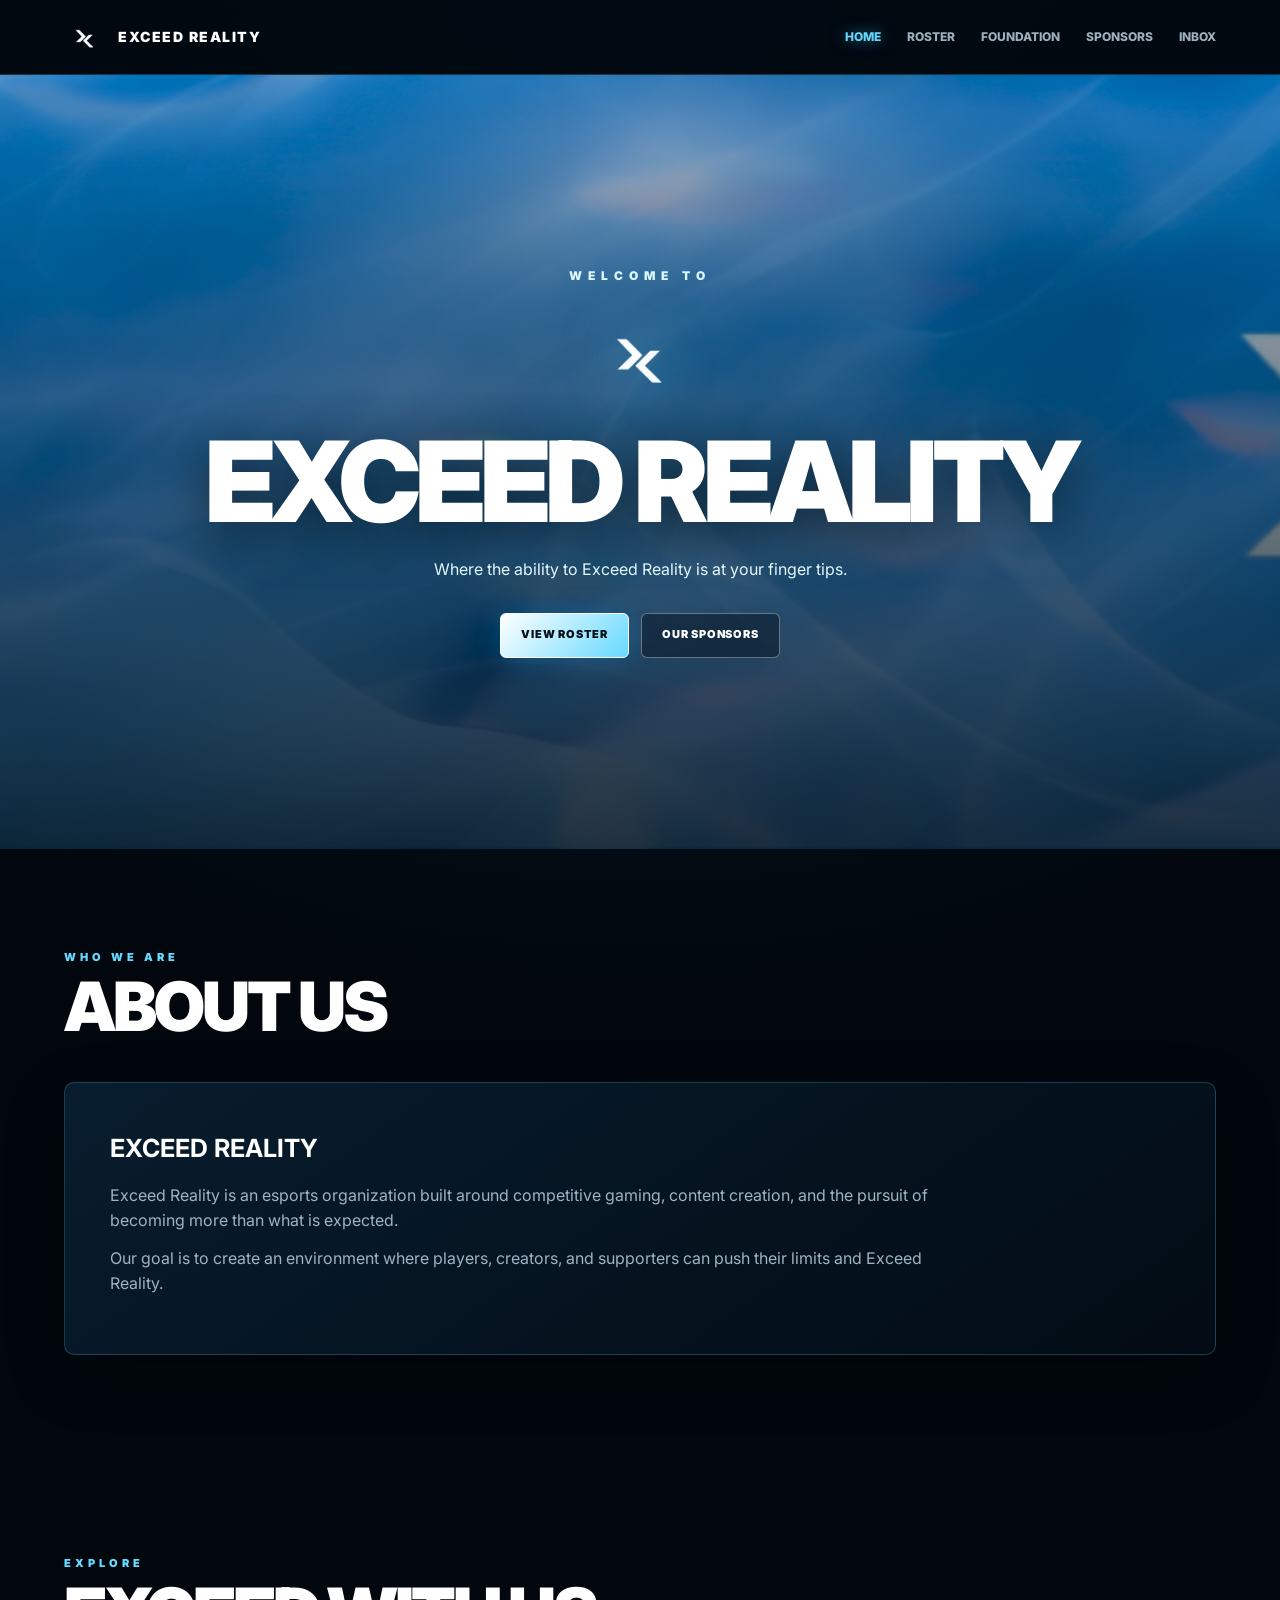
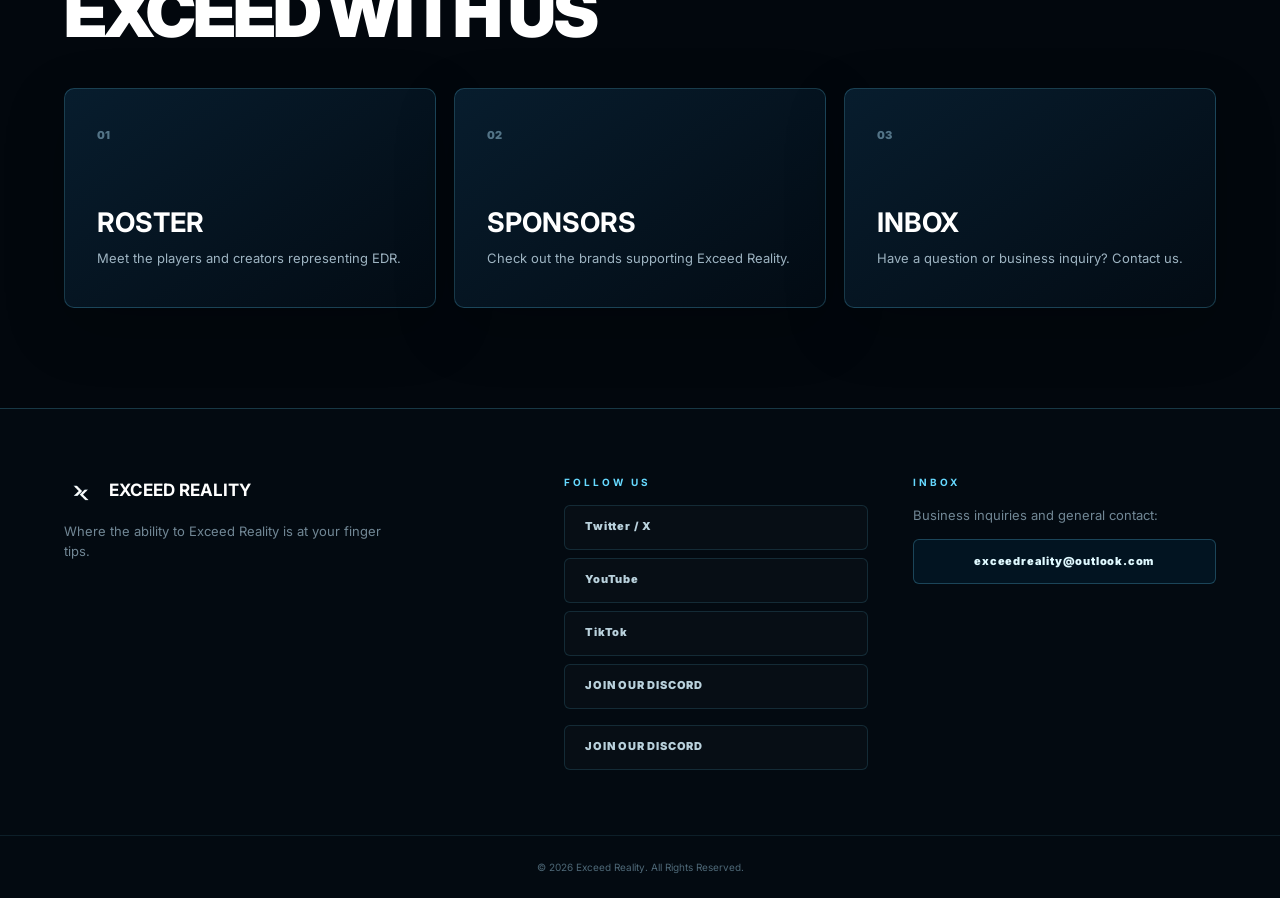
==== index.html @ baa9897e "Update index.html" ====
<!DOCTYPE html>
<html lang="en">
<head>
  <meta charset="UTF-8">
  <meta name="viewport" content="width=device-width, initial-scale=1.0">
  <meta name="description" content="Exceed Reality — Where the ability to Exceed Reality is at your finger tips.">
  <title>Exceed Reality</title>
  <link rel="stylesheet" href="style.css">
</head>
<body>
  <header class="navbar">
    <div class="nav-container">
      <a href="index.html" class="brand">
        <img src="images/logo.png" alt="Exceed Reality Logo">
        <span>EXCEED REALITY</span>
      </a>
      <nav>
        <a class="active" href="index.html">Home</a>
        <a href="roster.html">Roster</a>
        <a href="foundation.html">Foundation</a>
        <a href="sponsors.html">Sponsors</a>
        <a href="#inbox">Inbox</a>
      </nav>
    </div>
  </header>

  <main>
    <section class="hero">
      <div class="hero-overlay"></div>
      <div class="hero-content">
        <p class="eyebrow">WELCOME TO</p>
        <img class="hero-logo" src="images/logo.png" alt="Exceed Reality">
        <h1>EXCEED REALITY</h1>
        <p class="tagline">Where the ability to Exceed Reality is at your finger tips.</p>
        <div class="button-row">
          <a class="button primary" href="roster.html">VIEW ROSTER</a>
          <a class="button secondary" href="sponsors.html">OUR SPONSORS</a>
        </div>
      </div>
    </section>

    <section class="section">
      <div class="section-heading">
        <p>WHO WE ARE</p>
        <h2>ABOUT US</h2>
      </div>
      <div class="about-card">
        <h3>EXCEED REALITY</h3>
        <p>
          Exceed Reality is an esports organization built around competitive gaming,
          content creation, and the pursuit of becoming more than what is expected.
        </p>
        <p>
          Our goal is to create an environment where players, creators, and supporters
          can push their limits and Exceed Reality.
        </p>
      </div>
    </section>

    <section class="section">
      <div class="section-heading">
        <p>EXPLORE</p>
        <h2>EXCEED WITH US</h2>
      </div>
      <div class="feature-grid">
        <a class="feature-card" href="roster.html">
          <span>01</span>
          <h3>ROSTER</h3>
          <p>Meet the players and creators representing EDR.</p>
        </a>
        <a class="feature-card" href="sponsors.html">
          <span>02</span>
          <h3>SPONSORS</h3>
          <p>Check out the brands supporting Exceed Reality.</p>
        </a>
        <a class="feature-card" href="#inbox">
          <span>03</span>
          <h3>INBOX</h3>
          <p>Have a question or business inquiry? Contact us.</p>
        </a>
      </div>
    </section>
  </main>

  <footer id="inbox">
    <div class="footer-grid">
      <div>
        <div class="footer-brand">
          <img src="images/logo.png" alt="Exceed Reality Logo">
          <h3>EXCEED REALITY</h3>
        </div>
        <p class="muted">Where the ability to Exceed Reality is at your finger tips.</p>
      </div>

      <div>
        <h4>FOLLOW US</h4>
        <div class="social-buttons">
          <a href="https://x.com/EDREsports" target="_blank" rel="noopener noreferrer">Twitter / X</a>
          <a href="https://www.youtube.com/@Exceedreality2x" target="_blank" rel="noopener noreferrer">YouTube</a>
          <a href="https://www.tiktok.com/@prismrgn" target="_blank" rel="noopener noreferrer">TikTok</a>
          <a href="https://discord.gg/exceedreality" target="_blank" rel="noopener noreferrer">JOIN OUR DISCORD</a>
          <!-- Discord Button -->
          <a href="https://discord.gg/exceedreality"
             target="_blank"
             rel="noopener noreferrer"
             class="discord-button">
            JOIN OUR DISCORD
          </a>
        </div>
      </div>

      <div>
        <h4>INBOX</h4>
        <p class="muted">Business inquiries and general contact:</p>
        <a class="email-button" href="mailto:exceedreality@outlook.com">exceedreality@outlook.com</a>
      </div>
    </div>
    <div class="copyright">© <span id="year"></span> Exceed Reality. All Rights Reserved.</div>
  </footer>

  <script src="script.js"></script>
</body>
</html>
---- style.css ----
@import url('https://fonts.googleapis.com/css2?family=Inter:wght@400;500;600;700;800;900&display=swap');

:root {
  --blue: #009df5;
  --cyan: #66d9ff;
  --deep-blue: #061827;
  --dark: #02070d;
  --card: rgba(5, 20, 34, 0.88);
  --border: rgba(102, 217, 255, 0.22);
  --text: #ffffff;
  --muted: #9eb4c2;
}

* { box-sizing: border-box; margin: 0; padding: 0; }
html { scroll-behavior: smooth; }
body {
  font-family: 'Inter', Arial, sans-serif;
  color: var(--text);
  background:
    radial-gradient(circle at 50% -10%, rgba(0,157,245,.18), transparent 45%),
    var(--dark);
  line-height: 1.6;
}
a { color: inherit; }
.navbar {
  position: sticky; top: 0; z-index: 1000;
  background: rgba(2, 7, 13, .82);
  backdrop-filter: blur(18px);
  border-bottom: 1px solid var(--border);
}
.nav-container {
  max-width: 1200px; margin: auto; padding: 16px 24px;
  display: flex; align-items: center; justify-content: space-between; gap: 20px;
}
.brand { display: flex; align-items: center; gap: 12px; text-decoration: none; font-size: 14px; font-weight: 900; letter-spacing: 1.5px; }
.brand img { width: 42px; height: 42px; object-fit: contain; }
nav { display: flex; gap: 26px; }
nav a { text-decoration: none; text-transform: uppercase; font-size: 12px; font-weight: 800; color: #9db0bd; transition: .2s; }
nav a:hover, nav a.active { color: var(--cyan); text-shadow: 0 0 15px rgba(102,217,255,.55); }

.hero {
  min-height: 86vh; position: relative; display: grid; place-items: center; overflow: hidden;
  background-image: url("images/background.png");
  background-size: cover; background-position: center;
}
.hero-overlay {
  position: absolute; inset: 0;
  background:
    linear-gradient(180deg, rgba(0,15,30,.12), rgba(2,7,13,.76)),
    linear-gradient(90deg, rgba(0,75,130,.25), rgba(0,0,0,.08), rgba(0,75,130,.22));
}
.hero-content { position: relative; z-index: 1; max-width: 950px; padding: 80px 24px; text-align: center; }
.eyebrow { color: #d8f7ff; font-size: 12px; font-weight: 900; letter-spacing: 6px; margin-bottom: 18px; }
.hero-logo { width: 105px; height: 105px; object-fit: contain; filter: drop-shadow(0 0 28px rgba(102,217,255,.55)); margin-bottom: 15px; }
.hero h1 { font-size: clamp(50px, 10vw, 112px); line-height: .9; letter-spacing: -6px; font-weight: 900; text-shadow: 0 10px 50px rgba(0,0,0,.55); }
.tagline { max-width: 700px; margin: 25px auto 0; color: #e1f8ff; font-size: 16px; }
.button-row { display: flex; justify-content: center; gap: 12px; flex-wrap: wrap; margin-top: 30px; }

.button, .profile-button, .email-button, .social-buttons a, .code-box button {
  display: inline-flex; align-items: center; justify-content: center;
  min-height: 45px; padding: 12px 20px; border-radius: 6px;
  text-decoration: none; font-size: 11px; font-weight: 900;
  letter-spacing: .8px; transition: .22s; cursor: pointer;
}
.button.primary {
  color: #02101a; background: linear-gradient(135deg, #fff, var(--cyan));
  border: 1px solid #fff; box-shadow: 0 0 25px rgba(0,157,245,.28);
}
.button.primary:hover { transform: translateY(-3px); box-shadow: 0 0 35px rgba(102,217,255,.58); }
.button.secondary { color: #fff; border: 1px solid rgba(255,255,255,.35); background: rgba(3,15,25,.45); }
.button.secondary:hover { border-color: var(--cyan); background: rgba(0,157,245,.12); }

.section { max-width: 1200px; margin: auto; padding: 100px 24px; }
.section-heading { margin-bottom: 42px; }
.section-heading p, .page-header p { color: var(--cyan); font-size: 11px; font-weight: 900; letter-spacing: 4px; }
.section-heading h2 { margin-top: 5px; font-size: clamp(36px, 6vw, 68px); line-height: 1; letter-spacing: -3px; font-weight: 900; }

.about-card, .feature-card, .player-card, .sponsor-card {
  background: linear-gradient(145deg, rgba(8,31,49,.93), rgba(3,12,21,.94));
  border: 1px solid var(--border); border-radius: 10px;
  box-shadow: 0 20px 60px rgba(0,0,0,.22);
}
.about-card { padding: 45px; }
.about-card h3 { font-size: 25px; margin-bottom: 15px; }
.about-card p { max-width: 850px; color: var(--muted); margin-bottom: 12px; }

.feature-grid { display: grid; grid-template-columns: repeat(3, 1fr); gap: 18px; }
.feature-card { padding: 32px; min-height: 220px; text-decoration: none; transition: .25s; }
.feature-card:hover, .player-card:hover { transform: translateY(-5px); border-color: rgba(102,217,255,.62); box-shadow: 0 18px 50px rgba(0,157,245,.12); }
.feature-card span, .player-card > span { color: #537487; font-size: 11px; font-weight: 900; }
.feature-card h3 { margin-top: 55px; font-size: 27px; }
.feature-card p { color: var(--muted); font-size: 13px; margin-top: 4px; }

.page-header {
  text-align: center; padding: 125px 24px 85px;
  background: linear-gradient(180deg, rgba(0,110,180,.16), transparent);
  border-bottom: 1px solid var(--border);
}
.page-header h1 { margin: 12px 0; font-size: clamp(58px, 11vw, 115px); line-height: .9; letter-spacing: -6px; font-weight: 900; }
.page-header span { color: #8fa8b7; font-size: 11px; letter-spacing: 2px; }

.roster-grid { display: grid; grid-template-columns: repeat(4, 1fr); gap: 18px; }
.player-card { min-height: 230px; padding: 28px; transition: .25s; }
.player-card h3 { margin-top: 38px; font-size: 22px; }
.player-card p { color: #718b9a; font-size: 10px; font-weight: 900; letter-spacing: 1.2px; margin-top: 3px; }
.profile-button { width: 100%; margin-top: 18px; color: #dff9ff; border: 1px solid rgba(102,217,255,.25); background: rgba(0,157,245,.08); }
.profile-button:hover { color: #02101a; background: var(--cyan); border-color: var(--cyan); }
.multi-buttons { display: flex; gap: 8px; }
.multi-buttons .profile-button { flex: 1; }

.sponsor-section { display: flex; justify-content: center; }
.sponsor-card { width: min(760px, 100%); text-align: center; padding: 65px 35px; }
.sponsor-label { color: var(--cyan); font-size: 10px; letter-spacing: 4px; font-weight: 900; }
.sponsor-card h2 { margin-top: 10px; font-size: clamp(42px, 8vw, 76px); letter-spacing: -4px; line-height: 1; }
.sponsor-card p { color: var(--muted); max-width: 520px; margin: 18px auto 28px; }
.code-box { max-width: 430px; margin: 30px auto 0; display: flex; border: 1px solid var(--border); border-radius: 6px; overflow: hidden; }
.code-box span { flex: 1; display: grid; place-items: center; background: rgba(0,0,0,.22); font-weight: 900; letter-spacing: 3px; }
.code-box button { border: 0; background: var(--cyan); color: #02101a; }
.code-box button:hover { background: #fff; }
.copy-message { min-height: 22px; font-size: 12px !important; color: var(--cyan) !important; margin: 12px auto 0 !important; }

footer { border-top: 1px solid var(--border); background: #030a11; }
.footer-grid { max-width: 1200px; margin: auto; padding: 65px 24px; display: grid; grid-template-columns: 1.5fr 1fr 1fr; gap: 45px; }
.footer-brand { display: flex; align-items: center; gap: 10px; margin-bottom: 12px; }
.footer-brand img { width: 35px; height: 35px; object-fit: contain; }
.footer-brand h3 { font-size: 17px; }
footer h4 { color: var(--cyan); font-size: 10px; letter-spacing: 3px; margin-bottom: 15px; }
.muted { color: #718795; font-size: 13px; max-width: 330px; }
.social-buttons { display: flex; flex-direction: column; gap: 8px; }
.social-buttons a { justify-content: flex-start; color: #b9d1dc; background: rgba(255,255,255,.02); border: 1px solid rgba(102,217,255,.14); }
.social-buttons a:hover { color: #02101a; background: var(--cyan); }
.email-button { width: 100%; margin-top: 14px; color: #dff9ff; border: 1px solid rgba(102,217,255,.25); background: rgba(0,157,245,.07); }
.email-button:hover { color: #02101a; background: var(--cyan); }
.copyright { border-top: 1px solid rgba(102,217,255,.1); text-align: center; padding: 23px; color: #4e6877; font-size: 10px; }

@media (max-width: 850px) {
  .nav-container { flex-direction: column; }
  nav { gap: 16px; flex-wrap: wrap; justify-content: center; }
  .feature-grid, .roster-grid, .footer-grid { grid-template-columns: repeat(2, 1fr); }
}
@media (max-width: 560px) {
  .hero h1 { letter-spacing: -3px; }
  .feature-grid, .roster-grid, .footer-grid { grid-template-columns: 1fr; }
  .about-card, .sponsor-card { padding: 30px 22px; }
  .multi-buttons, .code-box { flex-direction: column; }
  .code-box span { padding: 15px; }
}
.discord-button {
  display: inline-flex;
  align-items: center;
  justify-content: center;
  padding: 10px 18px;
  margin-top: 8px;
  border: 1px solid rgba(255, 255, 255, 0.2);
  color: #fff;
  background: transparent;
  text-decoration: none;
  font-size: 11px;
  font-weight: 700;
  letter-spacing: 1.5px;
  transition: all 0.25s ease;
}

.discord-button:hover {
  background: #5865F2;
  border-color: #5865F2;
  transform: translateY(-2px);
}
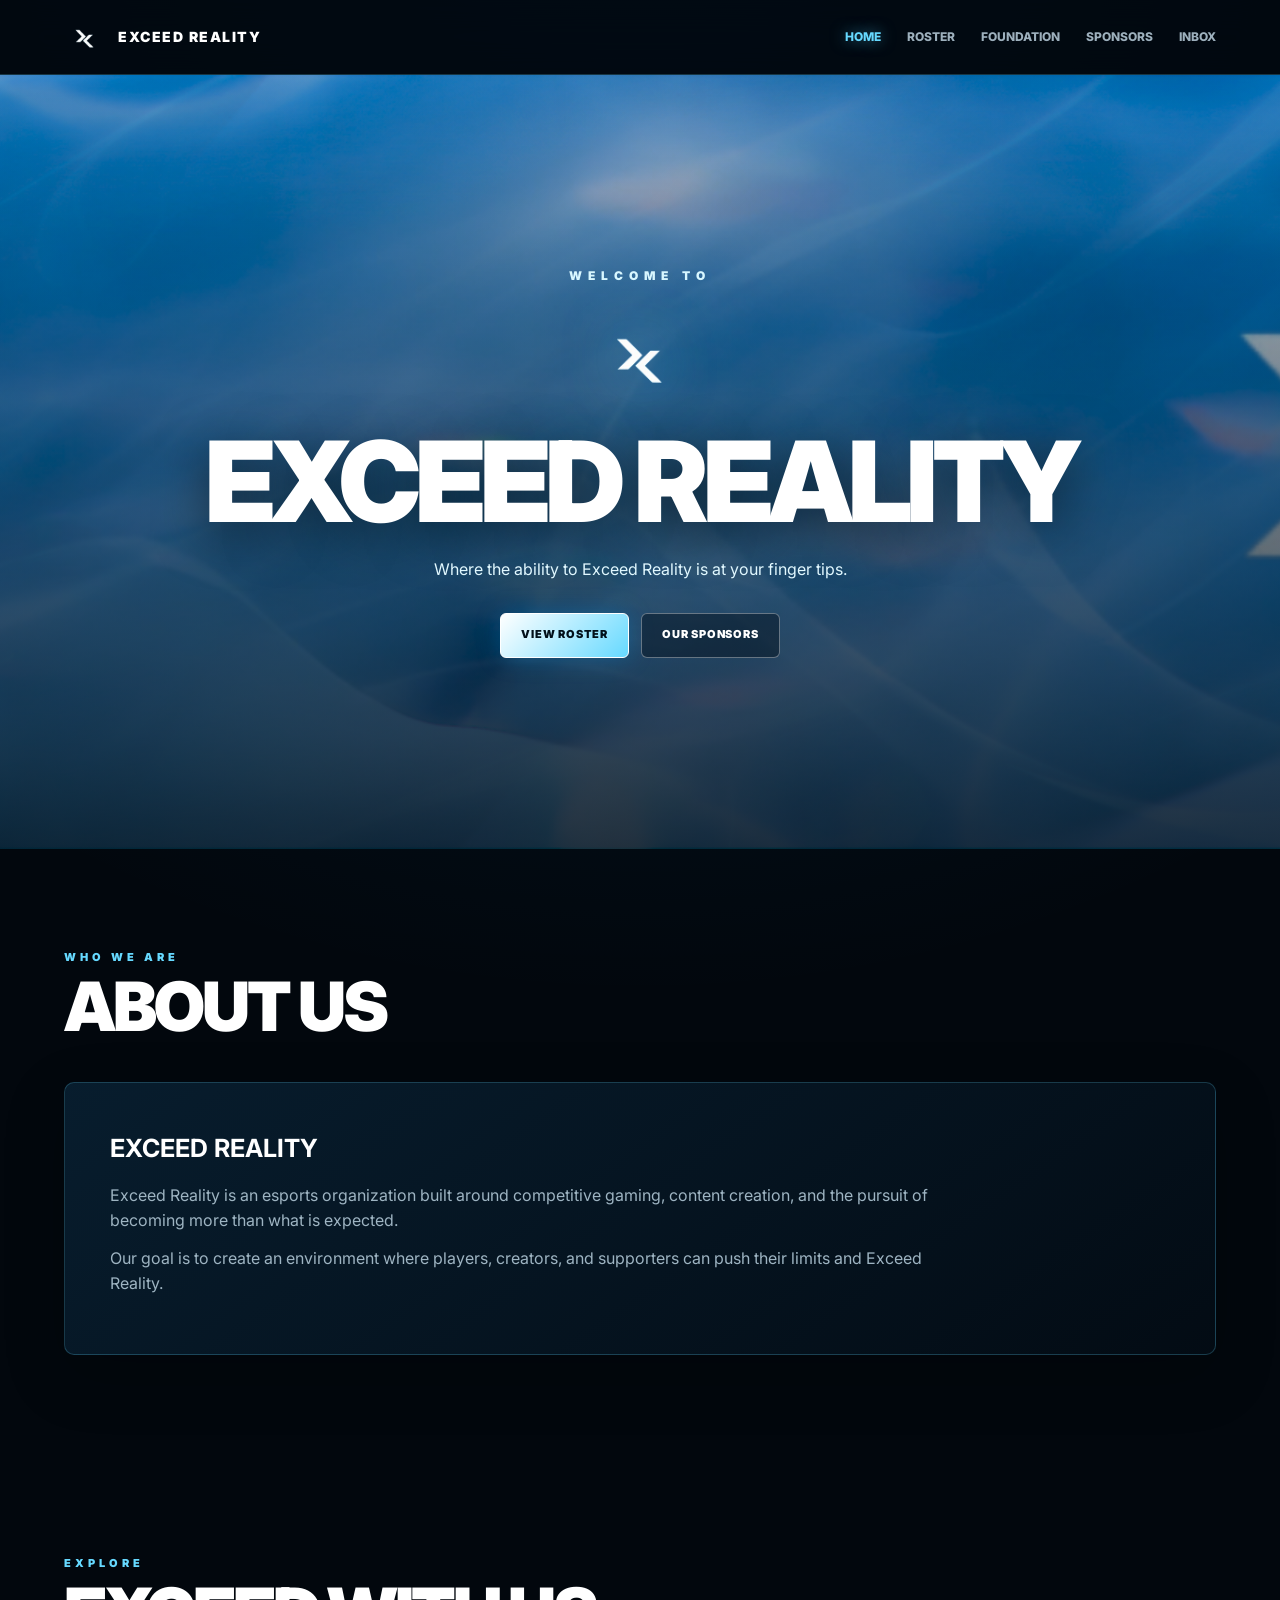
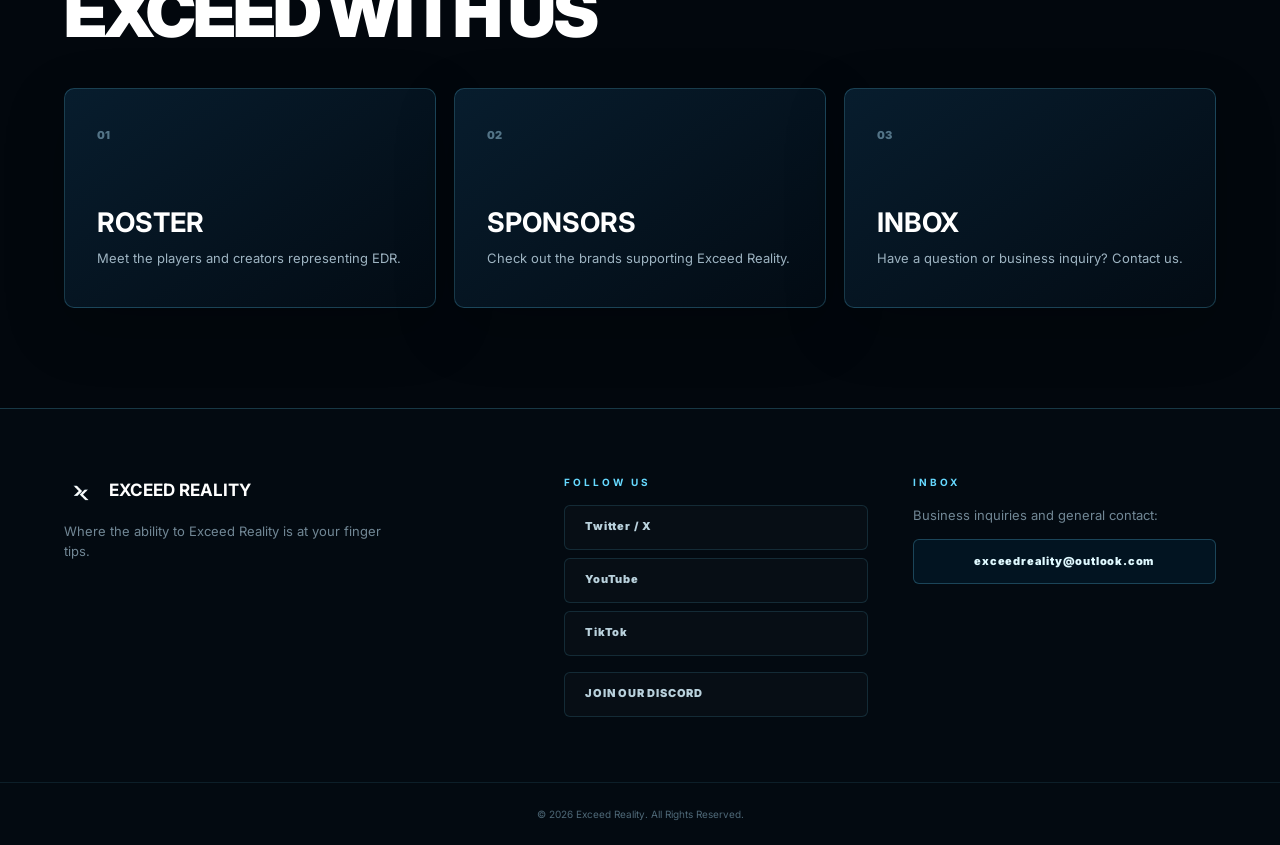
==== commit f8b47488: "Update index.html" ====
--- a/index.html
+++ b/index.html
@@ -98,7 +98,6 @@
           <a href="https://x.com/EDREsports" target="_blank" rel="noopener noreferrer">Twitter / X</a>
           <a href="https://www.youtube.com/@Exceedreality2x" target="_blank" rel="noopener noreferrer">YouTube</a>
           <a href="https://www.tiktok.com/@prismrgn" target="_blank" rel="noopener noreferrer">TikTok</a>
-          <a href="https://discord.gg/exceedreality" target="_blank" rel="noopener noreferrer">JOIN OUR DISCORD</a>
           <!-- Discord Button -->
           <a href="https://discord.gg/exceedreality"
              target="_blank"
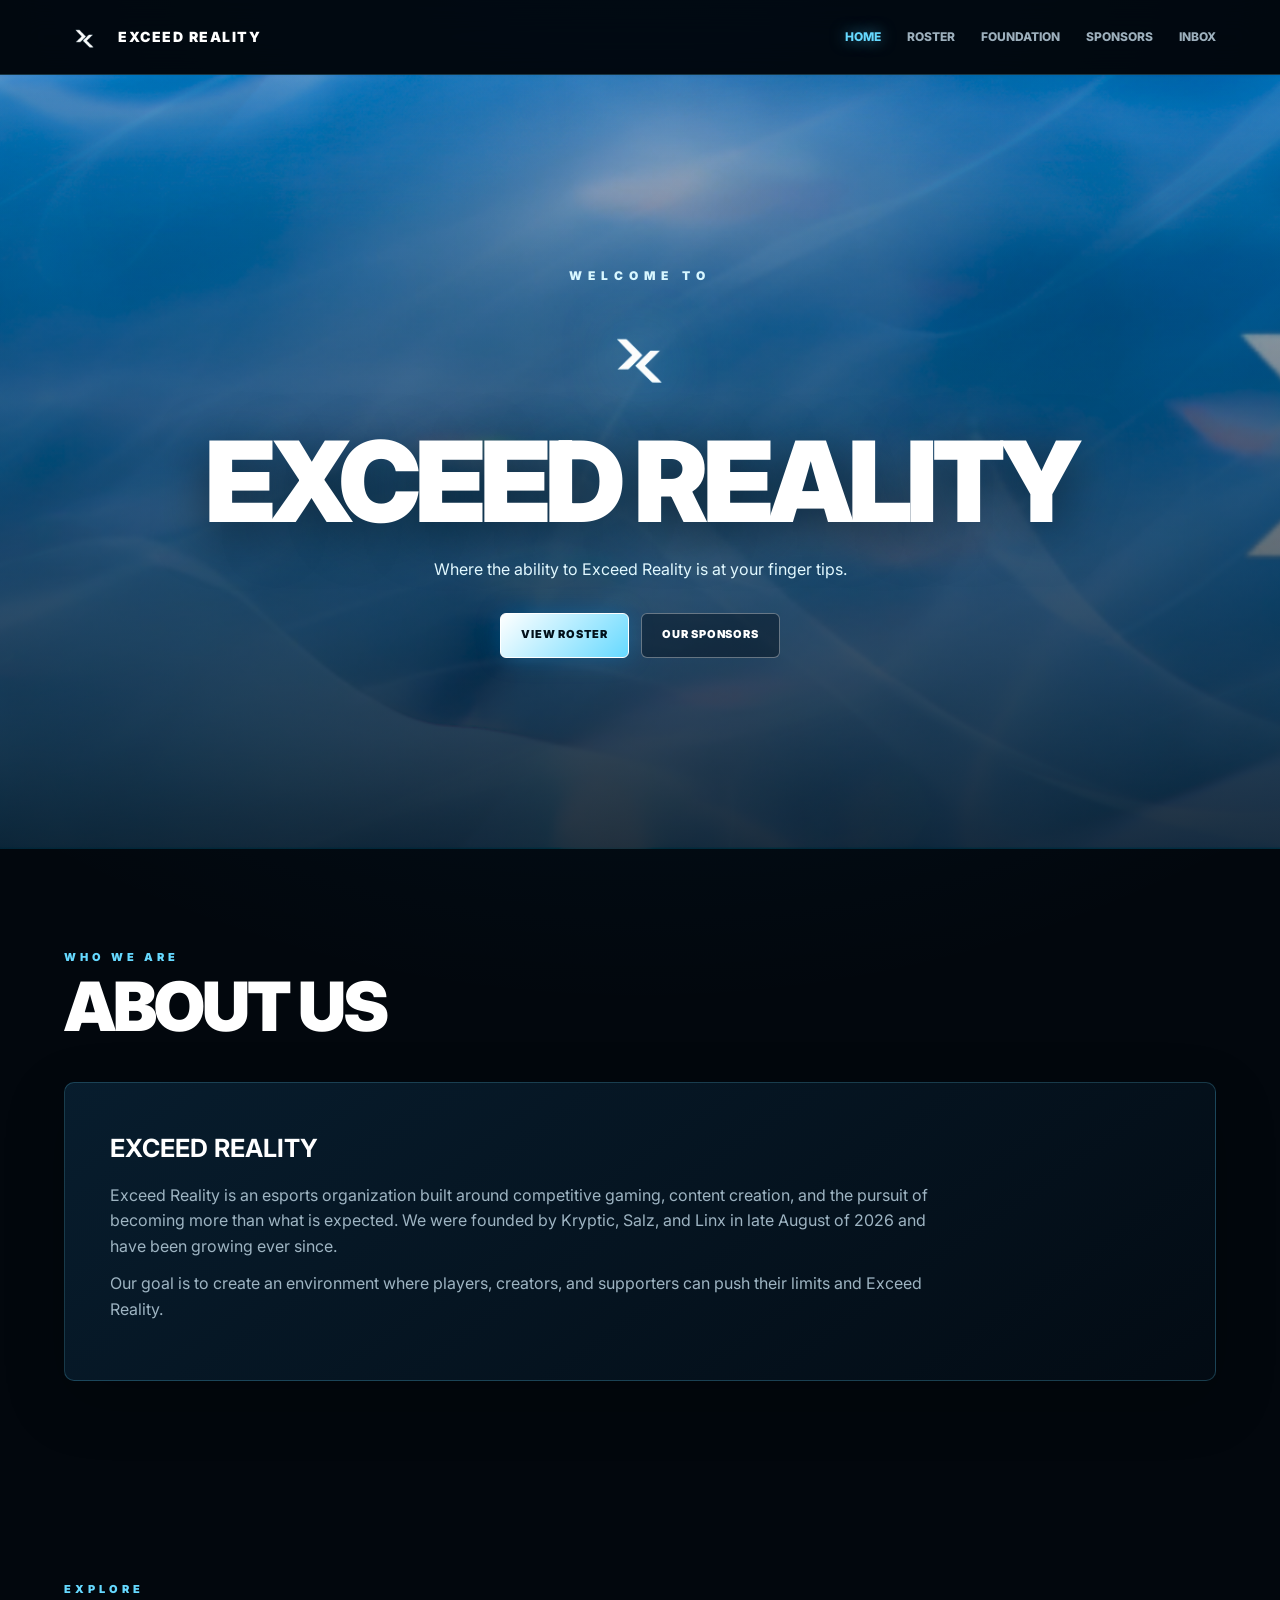
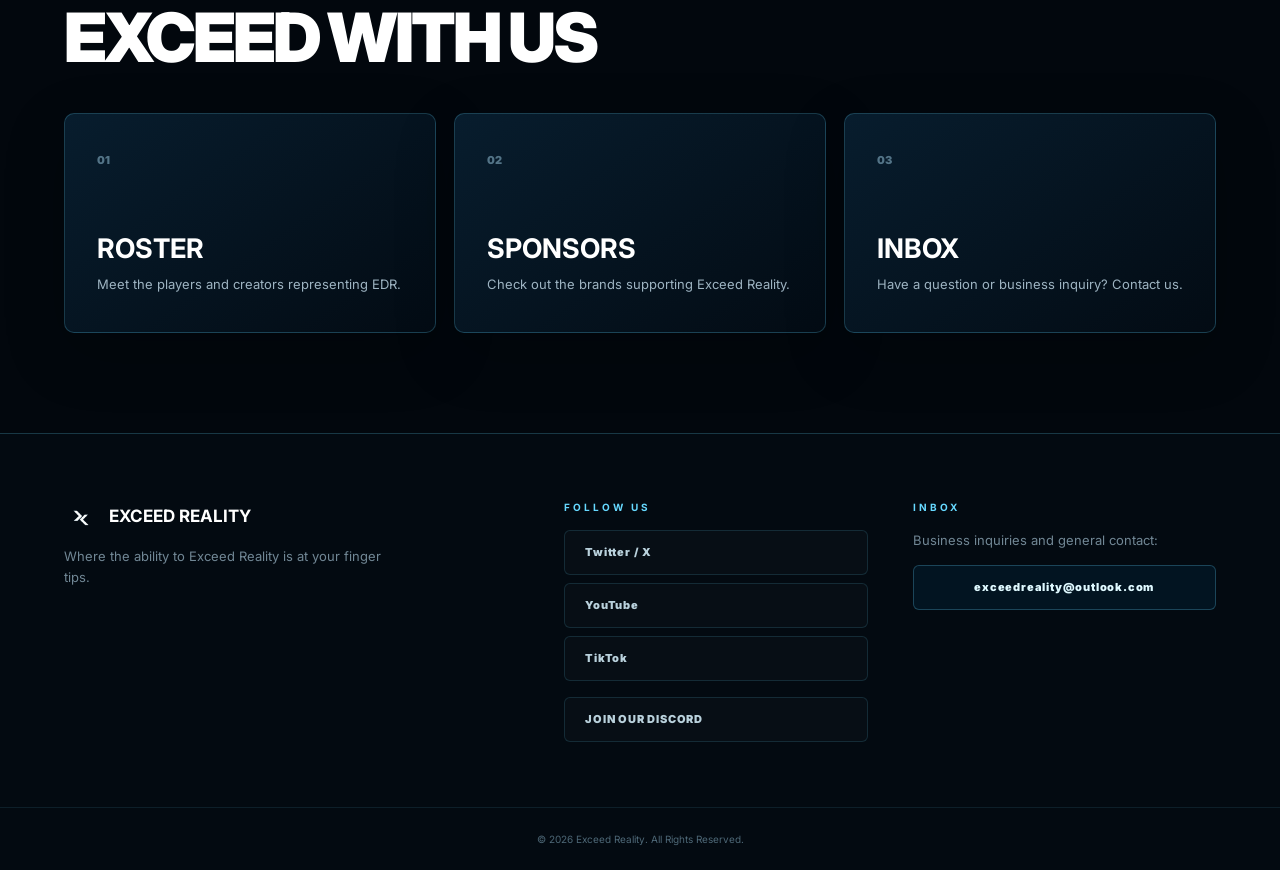
==== commit a86facc6: "Update index.html" ====
--- a/index.html
+++ b/index.html
@@ -48,7 +48,9 @@
         <h3>EXCEED REALITY</h3>
         <p>
           Exceed Reality is an esports organization built around competitive gaming,
-          content creation, and the pursuit of becoming more than what is expected.
+          content creation, and the pursuit of becoming more than what is expected. 
+          We were founded by Kryptic, Salz, and Linx in late August of 2026 and have 
+          been growing ever since.
         </p>
         <p>
           Our goal is to create an environment where players, creators, and supporters
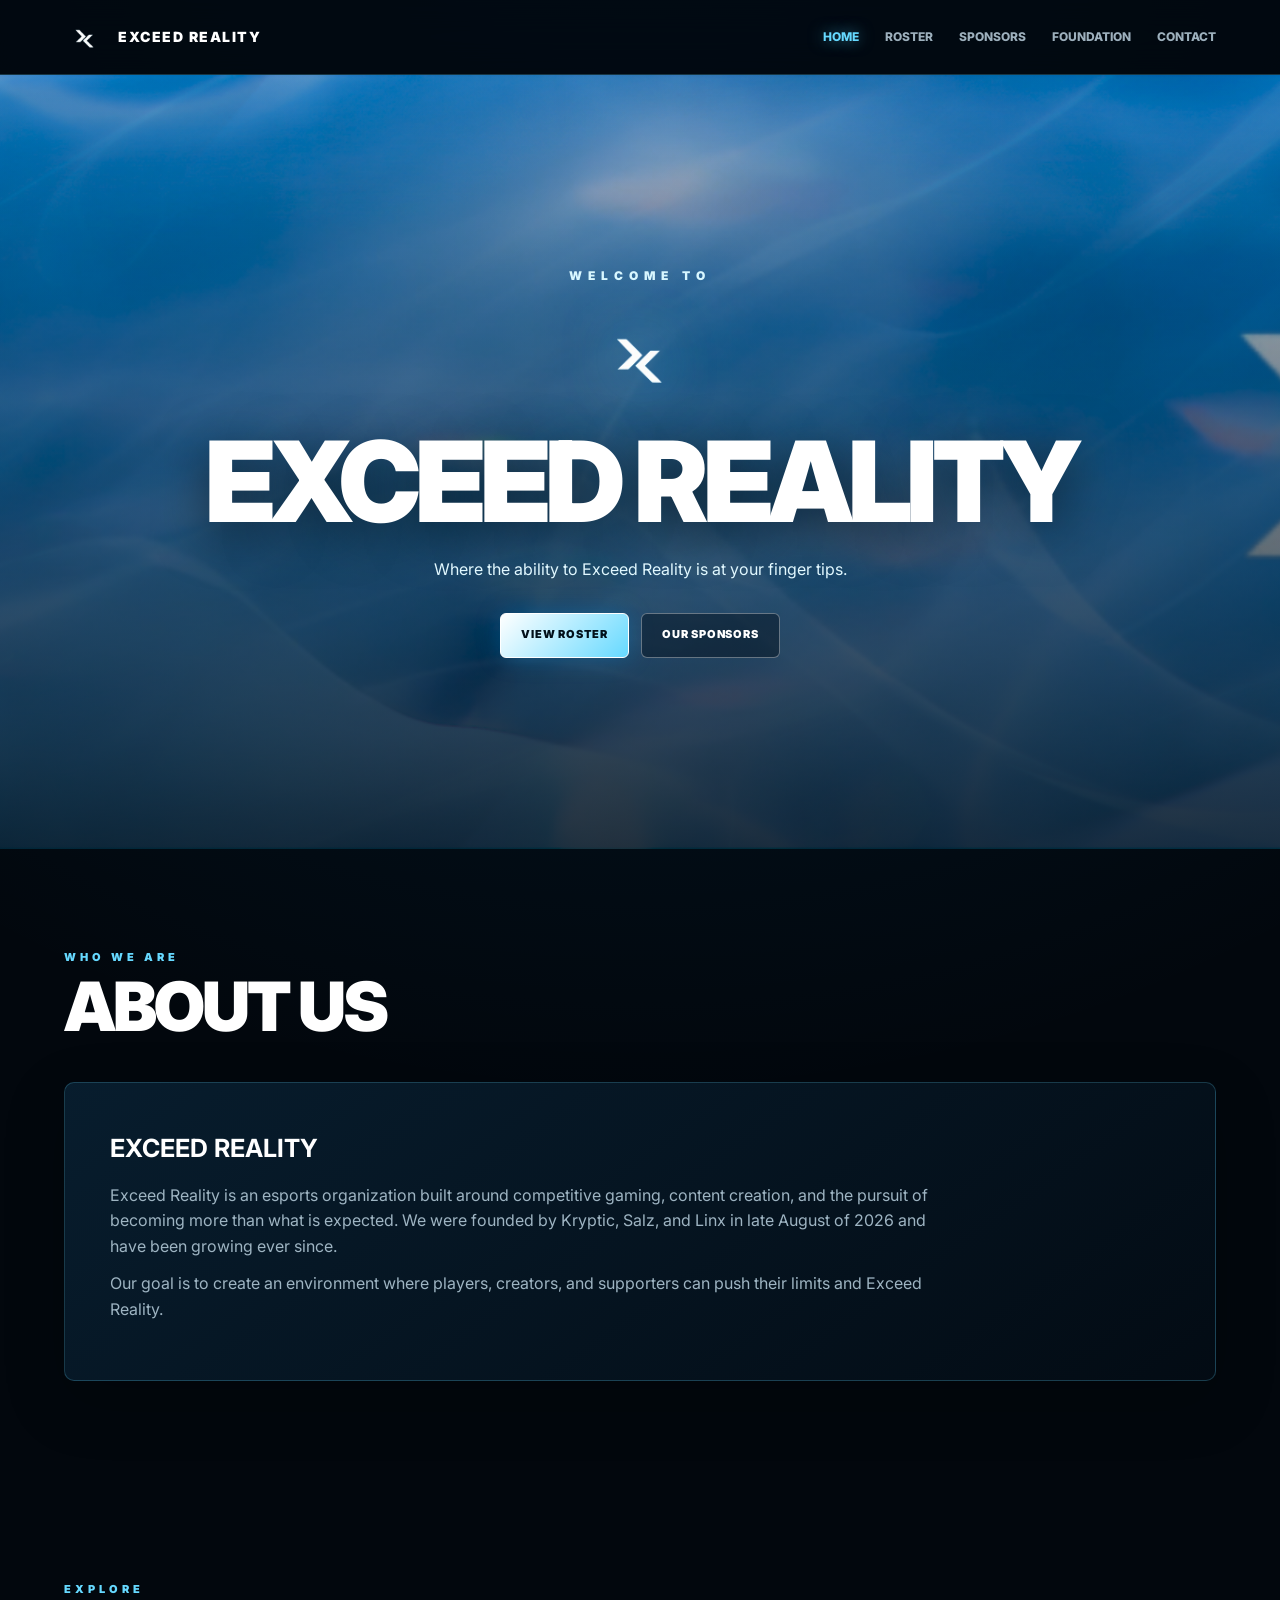
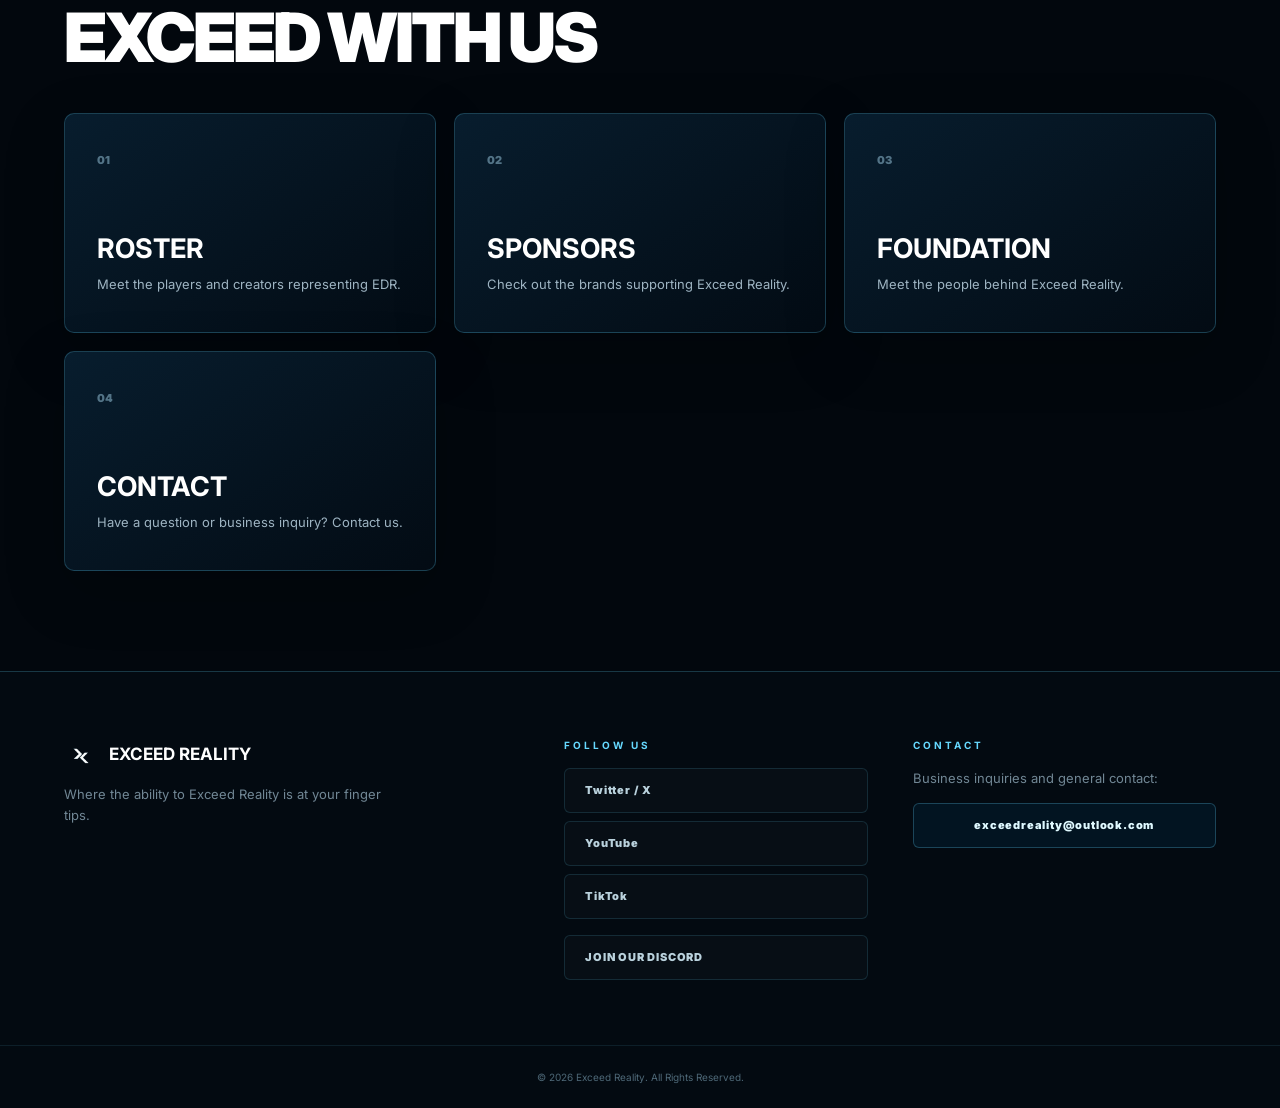
==== commit 86347dfa: "Update index.html" ====
--- a/index.html
+++ b/index.html
@@ -1,124 +1,422 @@
 <!DOCTYPE html>
 <html lang="en">
+
 <head>
   <meta charset="UTF-8">
   <meta name="viewport" content="width=device-width, initial-scale=1.0">
-  <meta name="description" content="Exceed Reality — Where the ability to Exceed Reality is at your finger tips.">
+
+  <meta
+    name="description"
+    content="Exceed Reality — Where the ability to Exceed Reality is at your finger tips."
+  >
+
   <title>Exceed Reality</title>
+
   <link rel="stylesheet" href="style.css">
 </head>
+
 <body>
+
+  <!-- =========================================
+       NAVIGATION
+       ========================================= -->
+
   <header class="navbar">
+
     <div class="nav-container">
+
       <a href="index.html" class="brand">
-        <img src="images/logo.png" alt="Exceed Reality Logo">
-        <span>EXCEED REALITY</span>
+
+        <img
+          src="images/logo.png"
+          alt="Exceed Reality Logo"
+        >
+
+        <span>
+          EXCEED REALITY
+        </span>
+
       </a>
+
+
       <nav>
-        <a class="active" href="index.html">Home</a>
-        <a href="roster.html">Roster</a>
-        <a href="foundation.html">Foundation</a>
-        <a href="sponsors.html">Sponsors</a>
-        <a href="#inbox">Inbox</a>
+
+        <a
+          class="active"
+          href="index.html"
+        >
+          Home
+        </a>
+
+        <a href="roster.html">
+          Roster
+        </a>
+
+        <a href="sponsors.html">
+          Sponsors
+        </a>
+
+        <a href="foundation.html">
+          Foundation
+        </a>
+
+        <a href="contact.html">
+          Contact
+        </a>
+
       </nav>
+
     </div>
+
   </header>
 
+
+  <!-- =========================================
+       MAIN CONTENT
+       ========================================= -->
+
   <main>
+
+    <!-- =======================================
+         HERO
+         ======================================= -->
+
     <section class="hero">
+
       <div class="hero-overlay"></div>
+
       <div class="hero-content">
-        <p class="eyebrow">WELCOME TO</p>
-        <img class="hero-logo" src="images/logo.png" alt="Exceed Reality">
-        <h1>EXCEED REALITY</h1>
-        <p class="tagline">Where the ability to Exceed Reality is at your finger tips.</p>
+
+        <p class="eyebrow">
+          WELCOME TO
+        </p>
+
+        <img
+          class="hero-logo"
+          src="images/logo.png"
+          alt="Exceed Reality"
+        >
+
+        <h1>
+          EXCEED REALITY
+        </h1>
+
+        <p class="tagline">
+          Where the ability to Exceed Reality is at your finger tips.
+        </p>
+
         <div class="button-row">
-          <a class="button primary" href="roster.html">VIEW ROSTER</a>
-          <a class="button secondary" href="sponsors.html">OUR SPONSORS</a>
+
+          <a
+            class="button primary"
+            href="roster.html"
+          >
+            VIEW ROSTER
+          </a>
+
+          <a
+            class="button secondary"
+            href="sponsors.html"
+          >
+            OUR SPONSORS
+          </a>
+
         </div>
-      </div>
+
+      </div>
+
     </section>
 
+
+    <!-- =======================================
+         ABOUT US
+         ======================================= -->
+
     <section class="section">
+
       <div class="section-heading">
-        <p>WHO WE ARE</p>
-        <h2>ABOUT US</h2>
-      </div>
+
+        <p>
+          WHO WE ARE
+        </p>
+
+        <h2>
+          ABOUT US
+        </h2>
+
+      </div>
+
+
       <div class="about-card">
-        <h3>EXCEED REALITY</h3>
+
+        <h3>
+          EXCEED REALITY
+        </h3>
+
         <p>
           Exceed Reality is an esports organization built around competitive gaming,
-          content creation, and the pursuit of becoming more than what is expected. 
-          We were founded by Kryptic, Salz, and Linx in late August of 2026 and have 
+          content creation, and the pursuit of becoming more than what is expected.
+          We were founded by Kryptic, Salz, and Linx in late August of 2026 and have
           been growing ever since.
         </p>
+
         <p>
           Our goal is to create an environment where players, creators, and supporters
           can push their limits and Exceed Reality.
         </p>
-      </div>
+
+      </div>
+
     </section>
 
+
+    <!-- =======================================
+         EXPLORE
+         ======================================= -->
+
     <section class="section">
+
       <div class="section-heading">
-        <p>EXPLORE</p>
-        <h2>EXCEED WITH US</h2>
-      </div>
+
+        <p>
+          EXPLORE
+        </p>
+
+        <h2>
+          EXCEED WITH US
+        </h2>
+
+      </div>
+
+
       <div class="feature-grid">
-        <a class="feature-card" href="roster.html">
-          <span>01</span>
-          <h3>ROSTER</h3>
-          <p>Meet the players and creators representing EDR.</p>
-        </a>
-        <a class="feature-card" href="sponsors.html">
-          <span>02</span>
-          <h3>SPONSORS</h3>
-          <p>Check out the brands supporting Exceed Reality.</p>
-        </a>
-        <a class="feature-card" href="#inbox">
-          <span>03</span>
-          <h3>INBOX</h3>
-          <p>Have a question or business inquiry? Contact us.</p>
-        </a>
-      </div>
+
+
+        <!-- ROSTER -->
+
+        <a
+          class="feature-card"
+          href="roster.html"
+        >
+
+          <span>
+            01
+          </span>
+
+          <h3>
+            ROSTER
+          </h3>
+
+          <p>
+            Meet the players and creators representing EDR.
+          </p>
+
+        </a>
+
+
+        <!-- SPONSORS -->
+
+        <a
+          class="feature-card"
+          href="sponsors.html"
+        >
+
+          <span>
+            02
+          </span>
+
+          <h3>
+            SPONSORS
+          </h3>
+
+          <p>
+            Check out the brands supporting Exceed Reality.
+          </p>
+
+        </a>
+
+
+        <!-- FOUNDATION -->
+
+        <a
+          class="feature-card"
+          href="foundation.html"
+        >
+
+          <span>
+            03
+          </span>
+
+          <h3>
+            FOUNDATION
+          </h3>
+
+          <p>
+            Meet the people behind Exceed Reality.
+          </p>
+
+        </a>
+
+
+        <!-- CONTACT -->
+
+        <a
+          class="feature-card"
+          href="contact.html"
+        >
+
+          <span>
+            04
+          </span>
+
+          <h3>
+            CONTACT
+          </h3>
+
+          <p>
+            Have a question or business inquiry? Contact us.
+          </p>
+
+        </a>
+
+
+      </div>
+
     </section>
+
   </main>
 
-  <footer id="inbox">
+
+  <!-- =========================================
+       FOOTER
+       ========================================= -->
+
+  <footer>
+
     <div class="footer-grid">
+
+
+      <!-- BRAND -->
+
       <div>
+
         <div class="footer-brand">
-          <img src="images/logo.png" alt="Exceed Reality Logo">
-          <h3>EXCEED REALITY</h3>
+
+          <img
+            src="images/logo.png"
+            alt="Exceed Reality Logo"
+          >
+
+          <h3>
+            EXCEED REALITY
+          </h3>
+
         </div>
-        <p class="muted">Where the ability to Exceed Reality is at your finger tips.</p>
-      </div>
+
+        <p class="muted">
+          Where the ability to Exceed Reality is at your finger tips.
+        </p>
+
+      </div>
+
+
+      <!-- SOCIALS -->
 
       <div>
-        <h4>FOLLOW US</h4>
+
+        <h4>
+          FOLLOW US
+        </h4>
+
         <div class="social-buttons">
-          <a href="https://x.com/EDREsports" target="_blank" rel="noopener noreferrer">Twitter / X</a>
-          <a href="https://www.youtube.com/@Exceedreality2x" target="_blank" rel="noopener noreferrer">YouTube</a>
-          <a href="https://www.tiktok.com/@prismrgn" target="_blank" rel="noopener noreferrer">TikTok</a>
-          <!-- Discord Button -->
-          <a href="https://discord.gg/exceedreality"
-             target="_blank"
-             rel="noopener noreferrer"
-             class="discord-button">
+
+          <a
+            href="https://x.com/EDREsports"
+            target="_blank"
+            rel="noopener noreferrer"
+          >
+            Twitter / X
+          </a>
+
+          <a
+            href="https://www.youtube.com/@Exceedreality2x"
+            target="_blank"
+            rel="noopener noreferrer"
+          >
+            YouTube
+          </a>
+
+          <a
+            href="https://www.tiktok.com/@prismrgn"
+            target="_blank"
+            rel="noopener noreferrer"
+          >
+            TikTok
+          </a>
+
+          <a
+            href="https://discord.gg/exceedreality"
+            target="_blank"
+            rel="noopener noreferrer"
+            class="discord-button"
+          >
             JOIN OUR DISCORD
           </a>
+
         </div>
-      </div>
+
+      </div>
+
+
+      <!-- CONTACT -->
 
       <div>
-        <h4>INBOX</h4>
-        <p class="muted">Business inquiries and general contact:</p>
-        <a class="email-button" href="mailto:exceedreality@outlook.com">exceedreality@outlook.com</a>
-      </div>
+
+        <h4>
+          CONTACT
+        </h4>
+
+        <p class="muted">
+          Business inquiries and general contact:
+        </p>
+
+        <a
+          class="email-button"
+          href="mailto:exceedreality@outlook.com"
+        >
+          exceedreality@outlook.com
+        </a>
+
+      </div>
+
+
     </div>
-    <div class="copyright">© <span id="year"></span> Exceed Reality. All Rights Reserved.</div>
+
+
+    <!-- COPYRIGHT -->
+
+    <div class="copyright">
+
+      ©
+      <span id="year"></span>
+      Exceed Reality. All Rights Reserved.
+
+    </div>
+
   </footer>
 
+
+  <!-- =========================================
+       JAVASCRIPT
+       ========================================= -->
+
   <script src="script.js"></script>
+
+  <script>
+    document.getElementById("year").textContent =
+      new Date().getFullYear();
+  </script>
+
 </body>
+
 </html>
--- a/style.css
+++ b/style.css
@@ -166,3 +166,212 @@
   border-color: #5865F2;
   transform: translateY(-2px);
 }
+/* =========================
+   CONTACT PAGE
+========================= */
+
+.contact-section {
+    padding-top: 80px;
+}
+
+
+.contact-container {
+    display: grid;
+
+    grid-template-columns:
+        0.85fr 1.15fr;
+
+    gap: 60px;
+
+    align-items: start;
+}
+
+
+.contact-info {
+    padding-top: 10px;
+}
+
+
+.contact-description {
+    color: #8fa8b7;
+
+    font-size: 14px;
+
+    line-height: 1.9;
+
+    max-width: 480px;
+
+    margin-top: -20px;
+}
+
+
+.contact-email {
+    margin-top: 45px;
+
+    padding: 25px;
+
+    border-left: 2px solid var(--cyan);
+
+    background: rgba(0, 157, 245, 0.05);
+}
+
+
+.contact-email span {
+    display: block;
+
+    color: var(--cyan);
+
+    font-size: 10px;
+
+    font-weight: 900;
+
+    letter-spacing: 3px;
+
+    margin-bottom: 8px;
+}
+
+
+.contact-email a {
+    color: white;
+
+    text-decoration: none;
+
+    font-size: 15px;
+
+    font-weight: 700;
+}
+
+
+.contact-email a:hover {
+    color: var(--cyan);
+}
+
+
+.contact-card {
+    padding: 35px;
+
+    background:
+        linear-gradient(
+            145deg,
+            rgba(8, 31, 49, .96),
+            rgba(3, 12, 21, .96)
+        );
+
+    border: 1px solid var(--border);
+
+    border-radius: 10px;
+
+    box-shadow:
+        0 20px 60px rgba(0, 0, 0, .25);
+}
+
+
+.form-group {
+    margin-bottom: 22px;
+}
+
+
+.form-group label {
+    display: block;
+
+    color: var(--cyan);
+
+    font-size: 10px;
+
+    font-weight: 900;
+
+    letter-spacing: 2px;
+
+    margin-bottom: 8px;
+}
+
+
+.form-group input,
+.form-group textarea {
+    width: 100%;
+
+    padding: 14px 15px;
+
+    border: 1px solid
+        rgba(102, 217, 255, .18);
+
+    border-radius: 5px;
+
+    outline: none;
+
+    background:
+        rgba(0, 0, 0, .22);
+
+    color: white;
+
+    font-family: inherit;
+
+    font-size: 13px;
+
+    transition: .2s;
+
+    resize: vertical;
+}
+
+
+.form-group input::placeholder,
+.form-group textarea::placeholder {
+    color: #526c7b;
+}
+
+
+.form-group input:focus,
+.form-group textarea:focus {
+    border-color: var(--cyan);
+
+    box-shadow:
+        0 0 18px
+        rgba(0, 157, 245, .12);
+}
+
+
+.submit-button {
+    width: 100%;
+
+    min-height: 48px;
+
+    border: 1px solid white;
+
+    border-radius: 5px;
+
+    background:
+        linear-gradient(
+            135deg,
+            white,
+            var(--cyan)
+        );
+
+    color: #02101a;
+
+    font-family: inherit;
+
+    font-size: 11px;
+
+    font-weight: 900;
+
+    letter-spacing: 1px;
+
+    cursor: pointer;
+
+    transition: .25s;
+}
+
+
+.submit-button:hover {
+    transform: translateY(-3px);
+
+    box-shadow:
+        0 0 30px
+        rgba(102, 217, 255, .45);
+}
+
+
+@media (max-width: 750px) {
+
+    .contact-container {
+        grid-template-columns: 1fr;
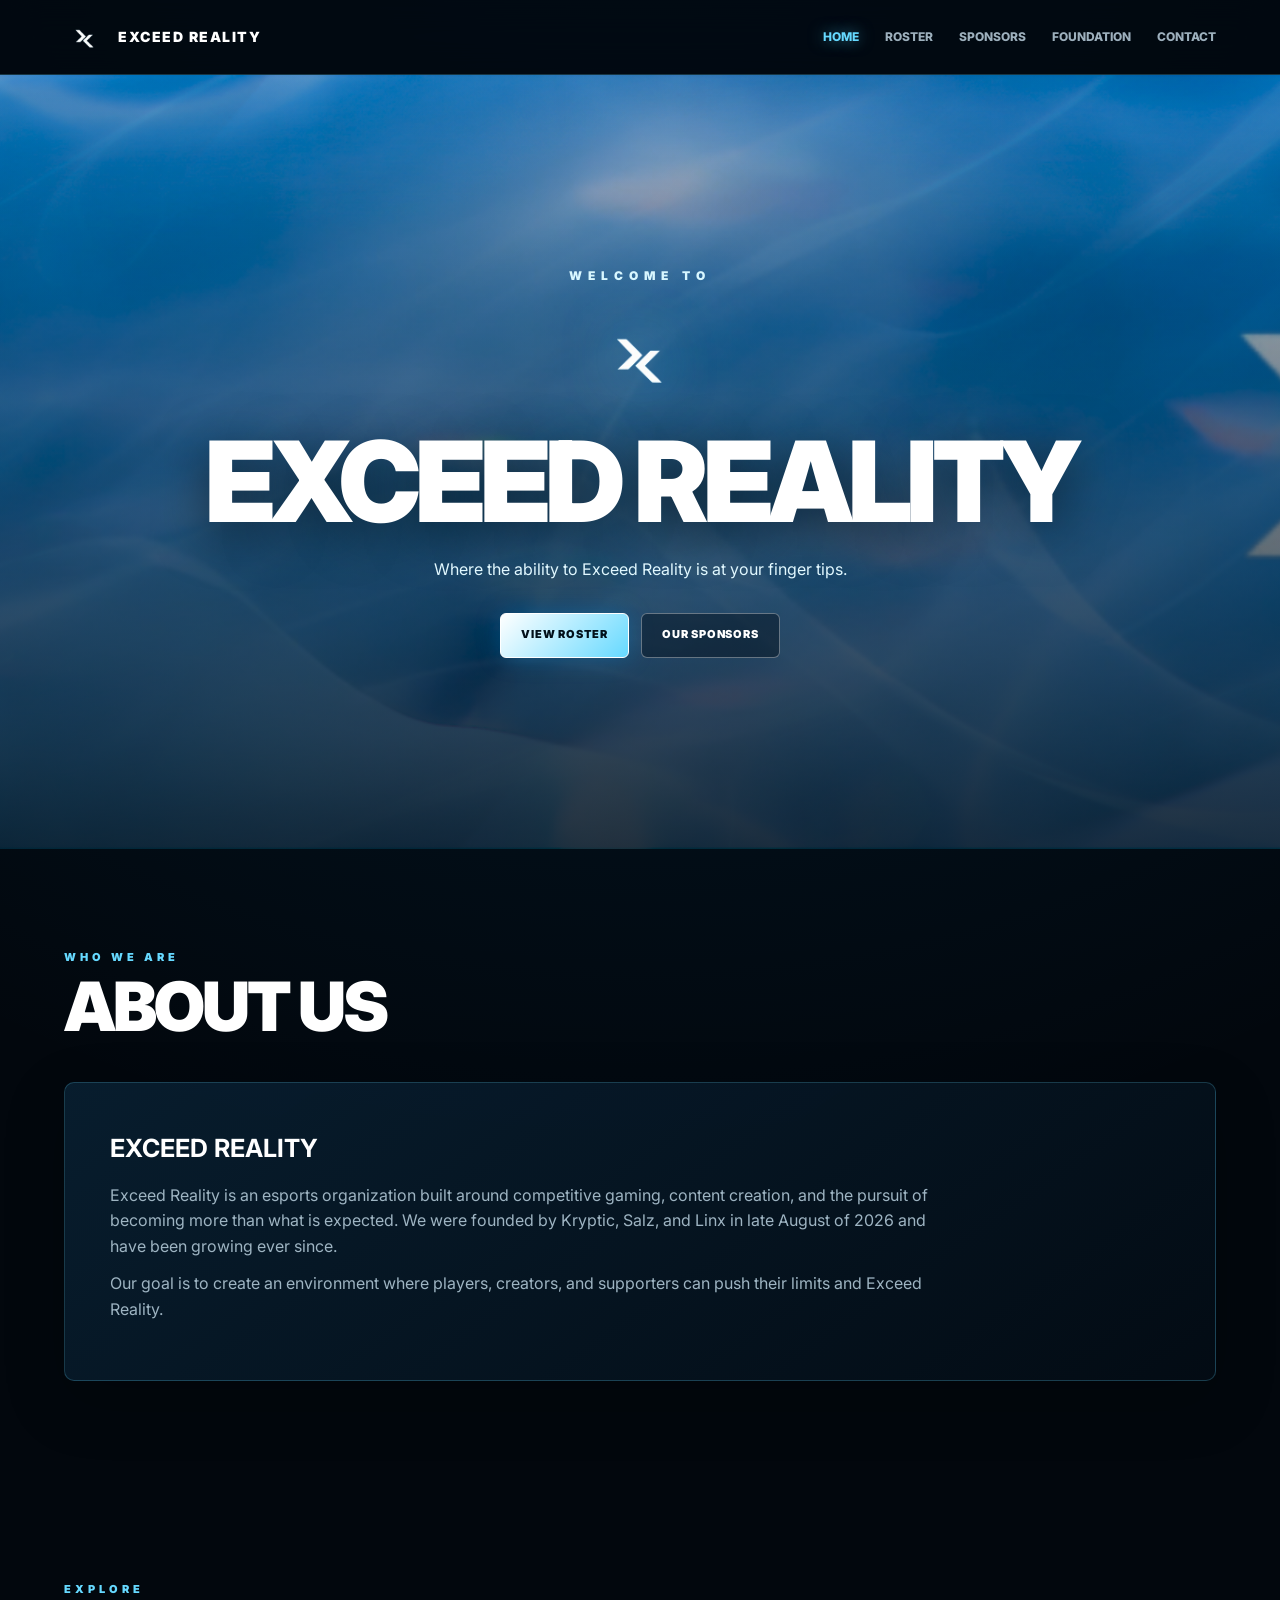
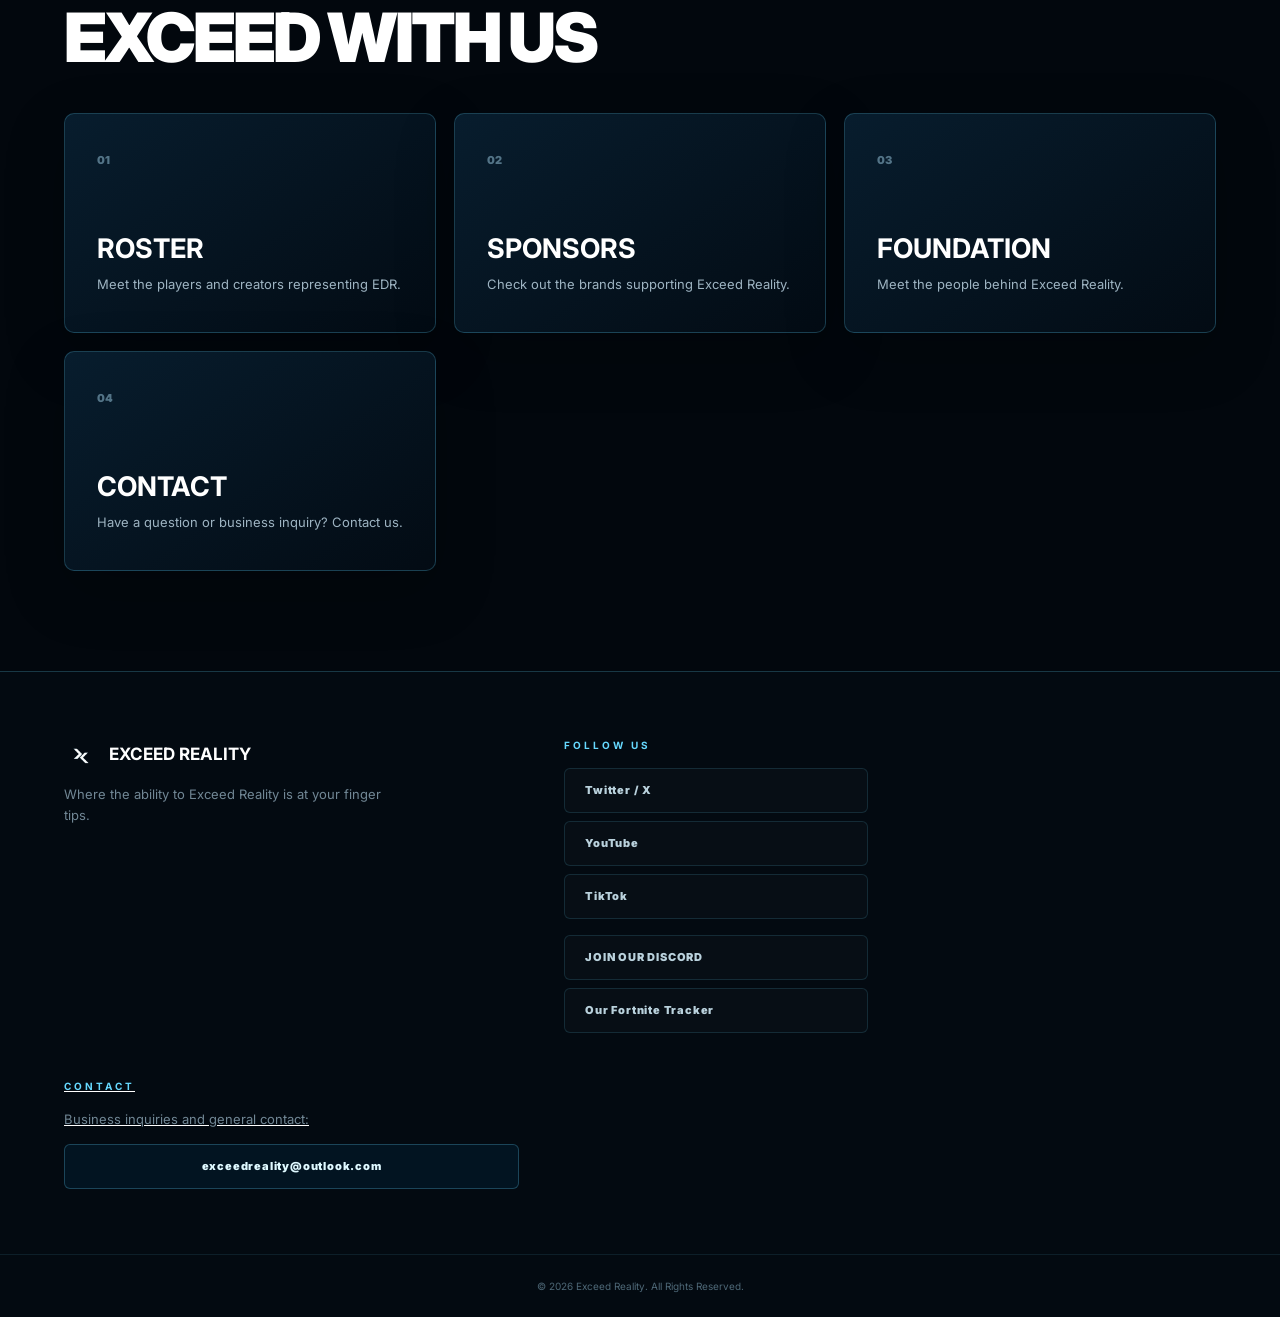
==== commit 66bc565c: "Update index.html" ====
--- a/index.html
+++ b/index.html
@@ -3,7 +3,11 @@
 
 <head>
   <meta charset="UTF-8">
-  <meta name="viewport" content="width=device-width, initial-scale=1.0">
+
+  <meta
+    name="viewport"
+    content="width=device-width, initial-scale=1.0"
+  >
 
   <meta
     name="description"
@@ -15,6 +19,7 @@
   <link rel="stylesheet" href="style.css">
 </head>
 
+
 <body>
 
   <!-- =========================================
@@ -25,6 +30,8 @@
 
     <div class="nav-container">
 
+      <!-- BRAND -->
+
       <a href="index.html" class="brand">
 
         <img
@@ -39,6 +46,8 @@
       </a>
 
 
+      <!-- NAVIGATION LINKS -->
+
       <nav>
 
         <a
@@ -76,6 +85,7 @@
        ========================================= -->
 
   <main>
+
 
     <!-- =======================================
          HERO
@@ -284,6 +294,7 @@
 
     </section>
 
+
   </main>
 
 
@@ -320,7 +331,7 @@
       </div>
 
 
-      <!-- SOCIALS -->
+      <!-- SOCIAL MEDIA -->
 
       <div>
 
@@ -363,6 +374,14 @@
             JOIN OUR DISCORD
           </a>
 
+          
+          <a
+            href="https://fortnitetracker.com/esports/organization/exceed-reality"
+            target="_blank"
+            rel="noopener noreferrer"
+            class="fortnite-tracker"
+          >
+            Our Fortnite Tracker
         </div>
 
       </div>
@@ -393,7 +412,9 @@
     </div>
 
 
-    <!-- COPYRIGHT -->
+    <!-- =======================================
+         COPYRIGHT
+         ======================================= -->
 
     <div class="copyright">
 
@@ -402,6 +423,7 @@
       Exceed Reality. All Rights Reserved.
 
     </div>
+
 
   </footer>
 
@@ -417,6 +439,7 @@
       new Date().getFullYear();
   </script>
 
+
 </body>
 
 </html>
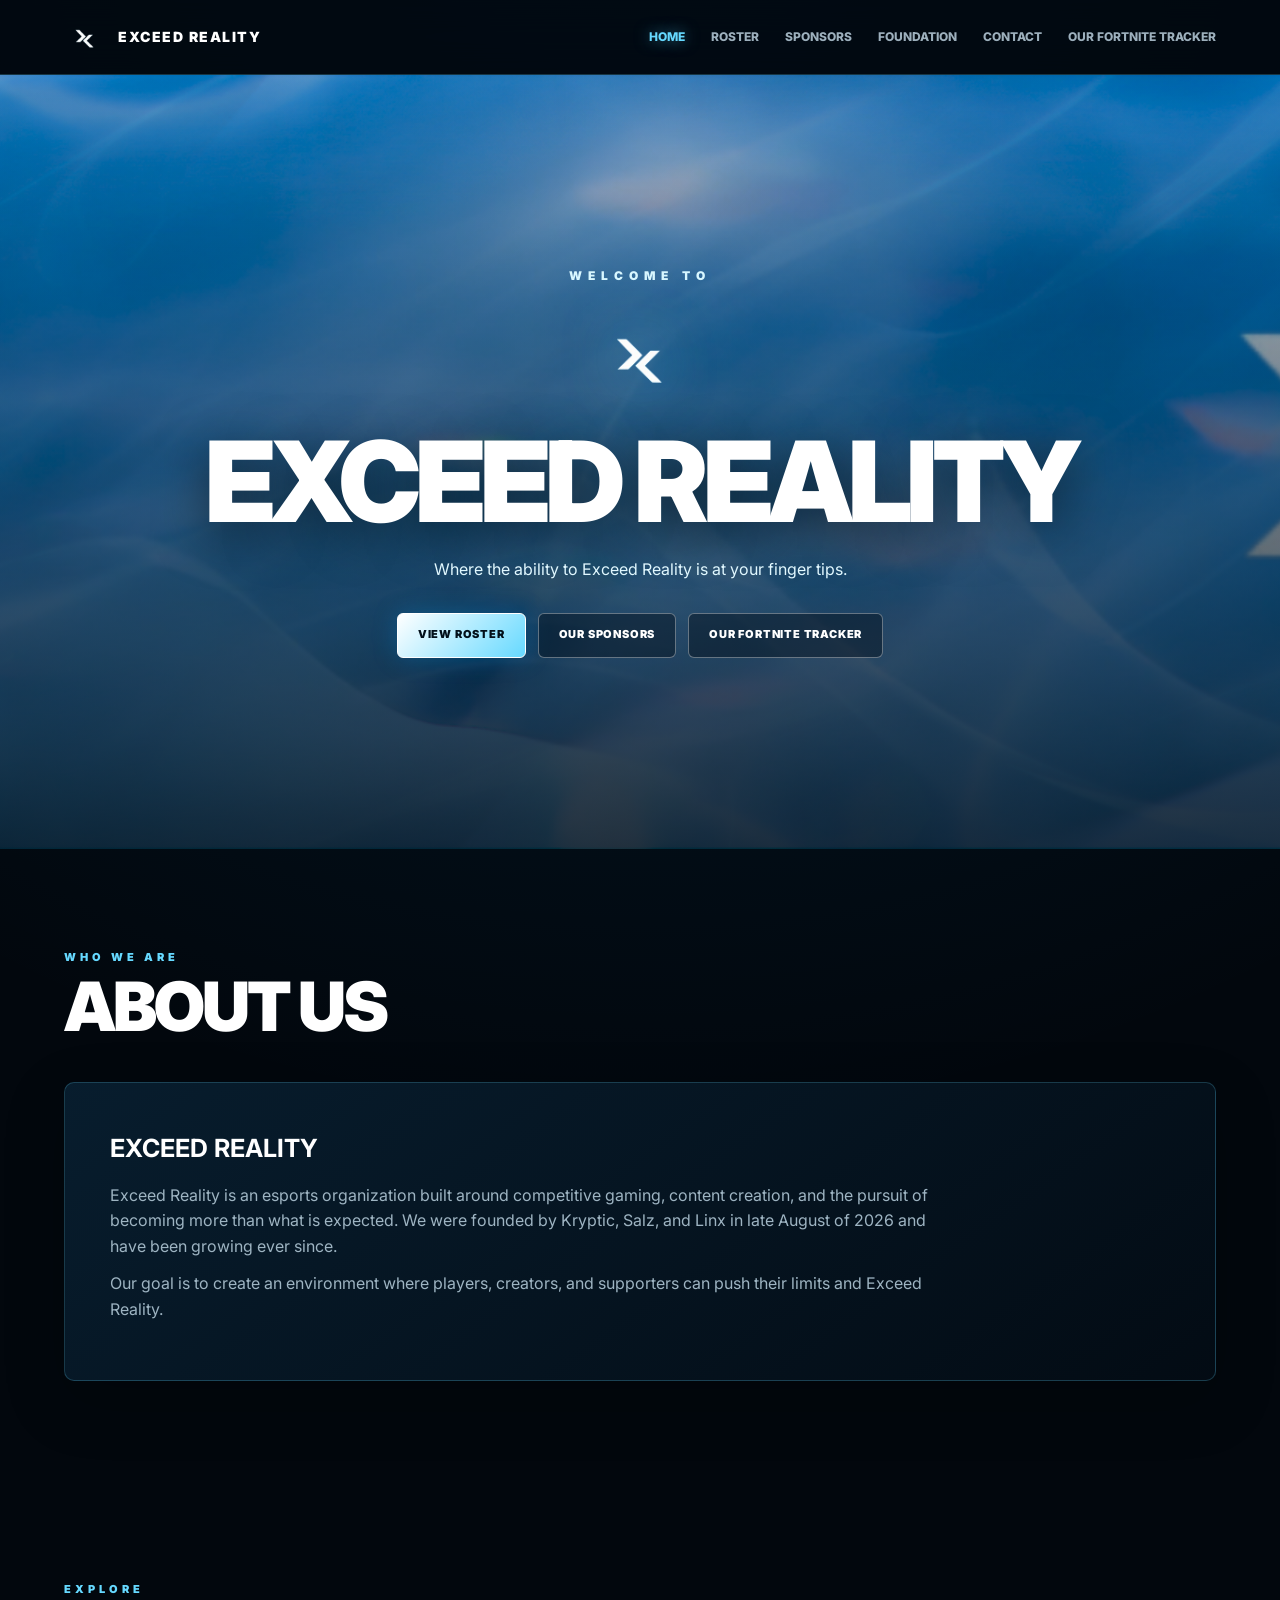
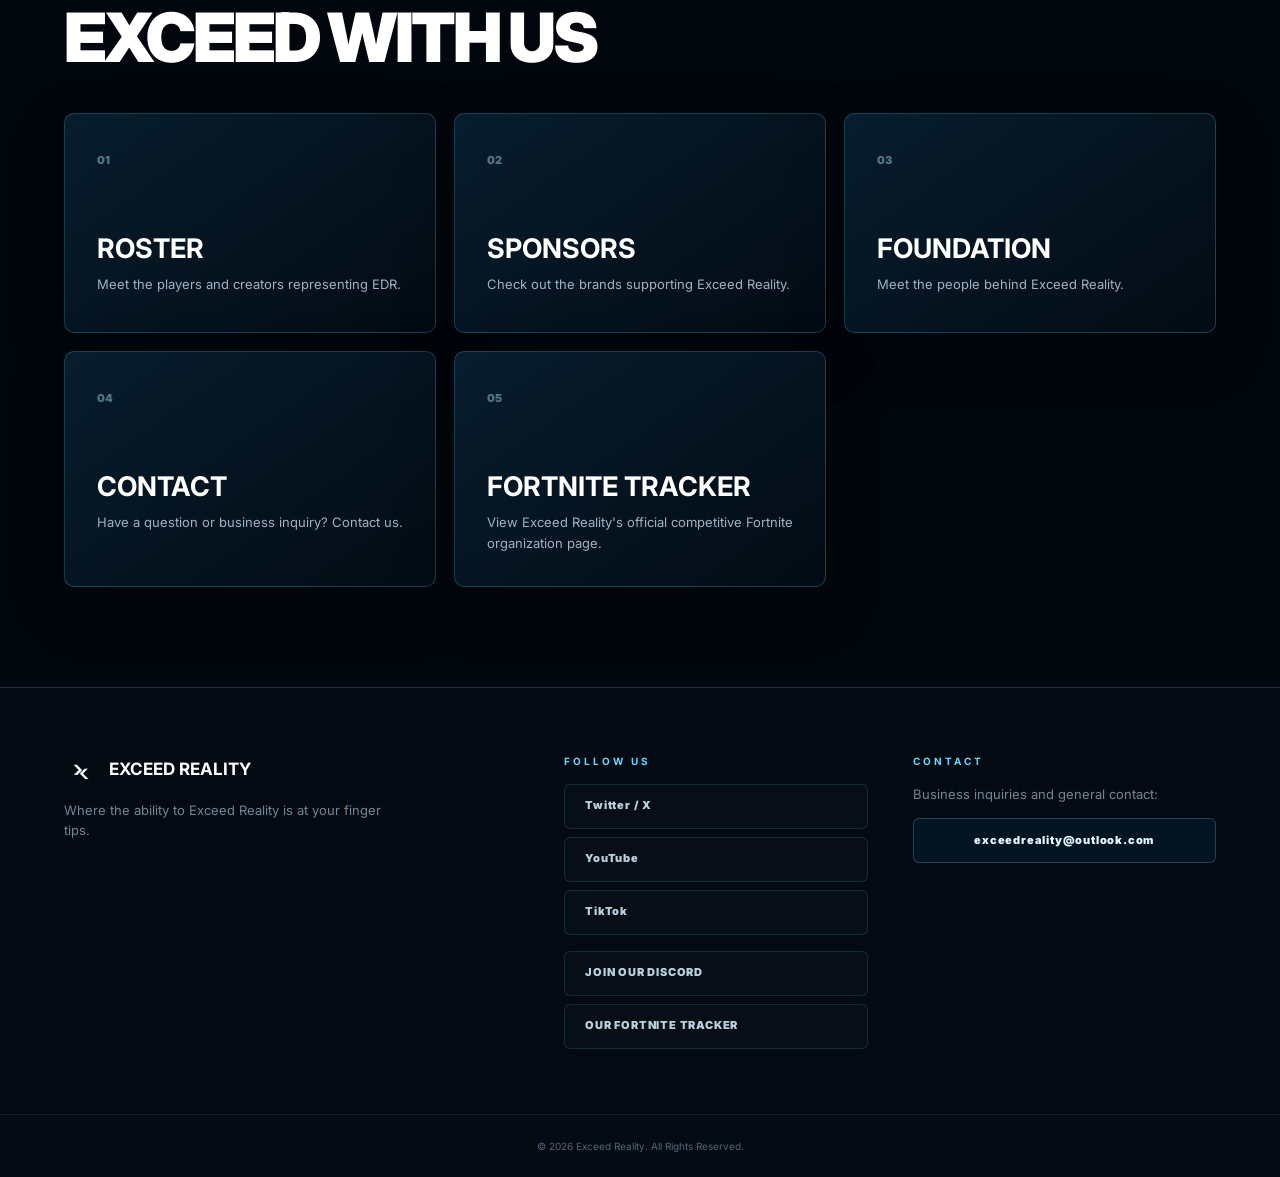
==== commit df41b1c8: "Update index.html" ====
--- a/index.html
+++ b/index.html
@@ -73,6 +73,15 @@
           Contact
         </a>
 
+        <a
+          href="https://fortnitetracker.com/esports/organization/exceed-reality"
+          target="_blank"
+          rel="noopener noreferrer"
+          class="tracker-nav-button"
+        >
+          OUR FORTNITE TRACKER
+        </a>
+
       </nav>
 
     </div>
@@ -129,6 +138,15 @@
             href="sponsors.html"
           >
             OUR SPONSORS
+          </a>
+
+          <a
+            class="button secondary"
+            href="https://fortnitetracker.com/esports/organization/exceed-reality"
+            target="_blank"
+            rel="noopener noreferrer"
+          >
+            OUR FORTNITE TRACKER
           </a>
 
         </div>
@@ -290,6 +308,30 @@
         </a>
 
 
+        <!-- FORTNITE TRACKER -->
+
+        <a
+          class="feature-card"
+          href="https://fortnitetracker.com/esports/organization/exceed-reality"
+          target="_blank"
+          rel="noopener noreferrer"
+        >
+
+          <span>
+            05
+          </span>
+
+          <h3>
+            FORTNITE TRACKER
+          </h3>
+
+          <p>
+            View Exceed Reality's official competitive Fortnite organization page.
+          </p>
+
+        </a>
+
+
       </div>
 
     </section>
@@ -374,14 +416,15 @@
             JOIN OUR DISCORD
           </a>
 
-          
           <a
             href="https://fortnitetracker.com/esports/organization/exceed-reality"
             target="_blank"
             rel="noopener noreferrer"
             class="fortnite-tracker"
           >
-            Our Fortnite Tracker
+            OUR FORTNITE TRACKER
+          </a>
+
         </div>
 
       </div>
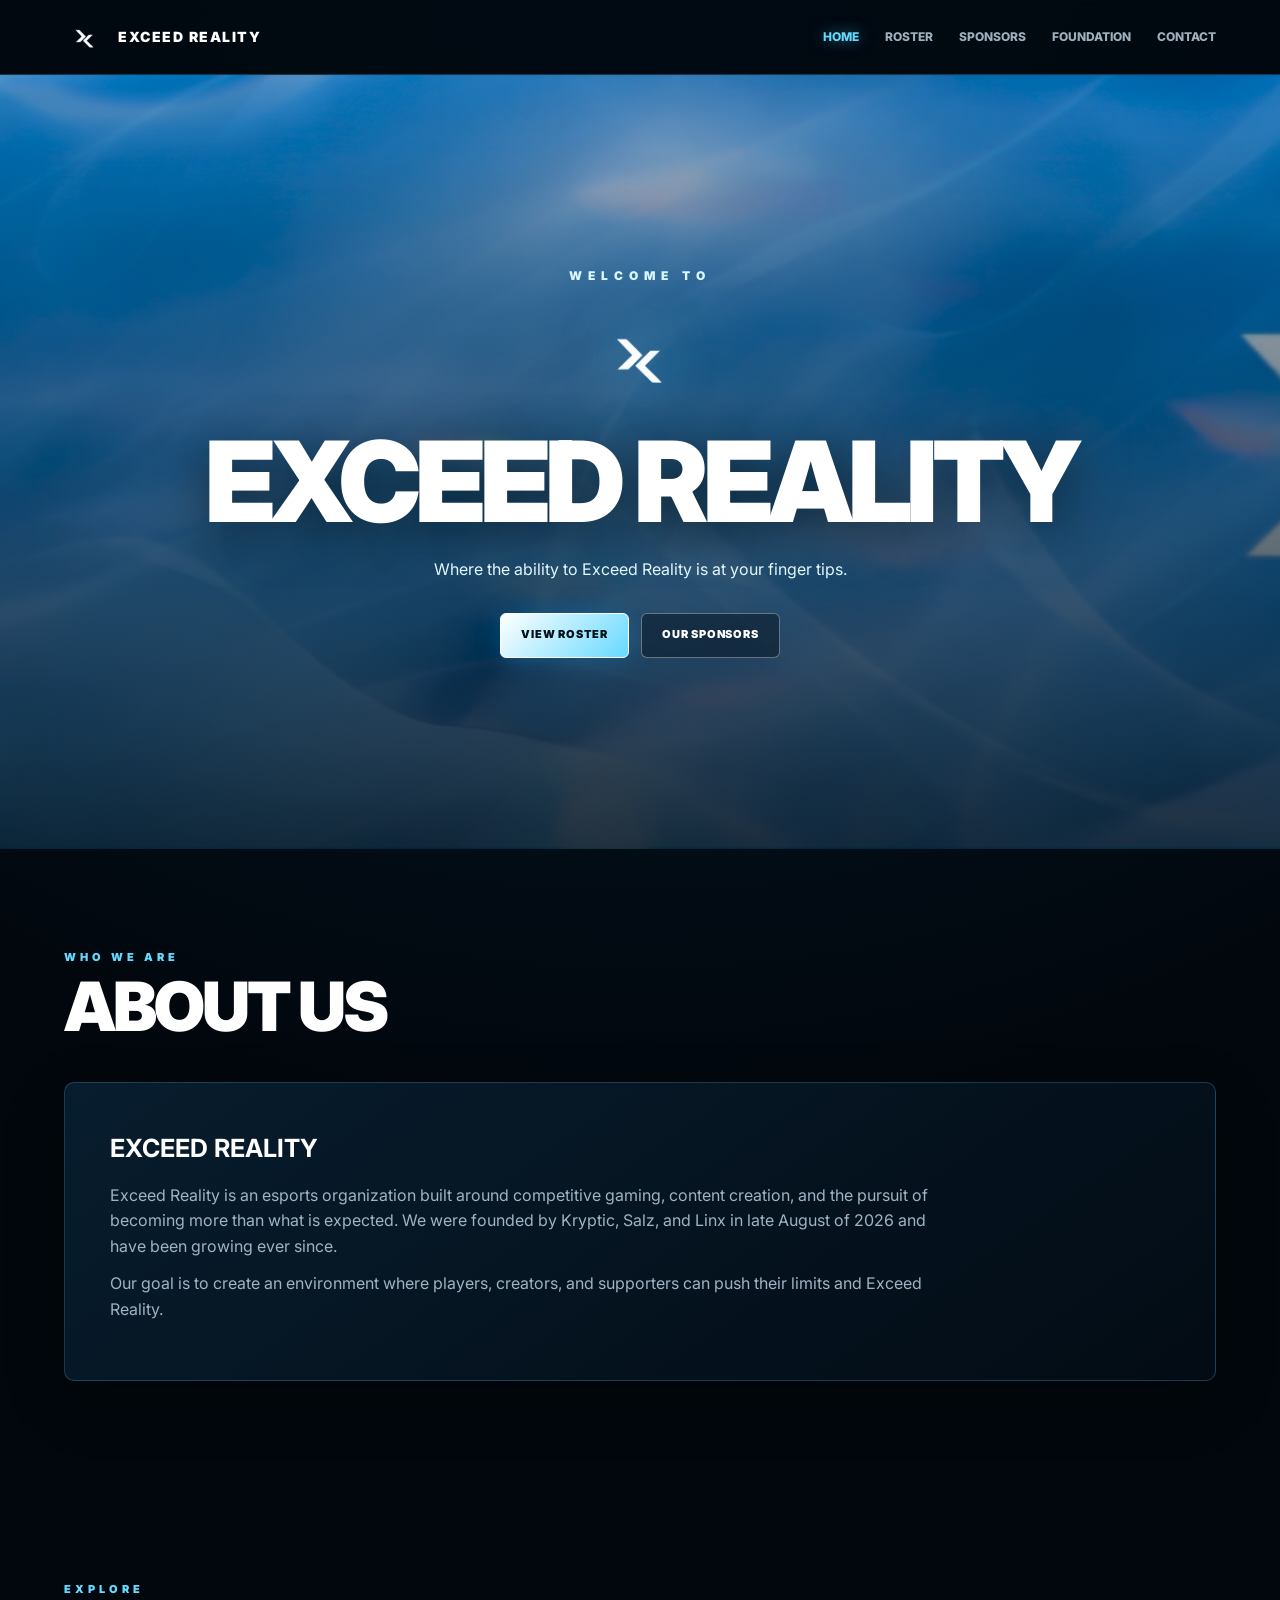
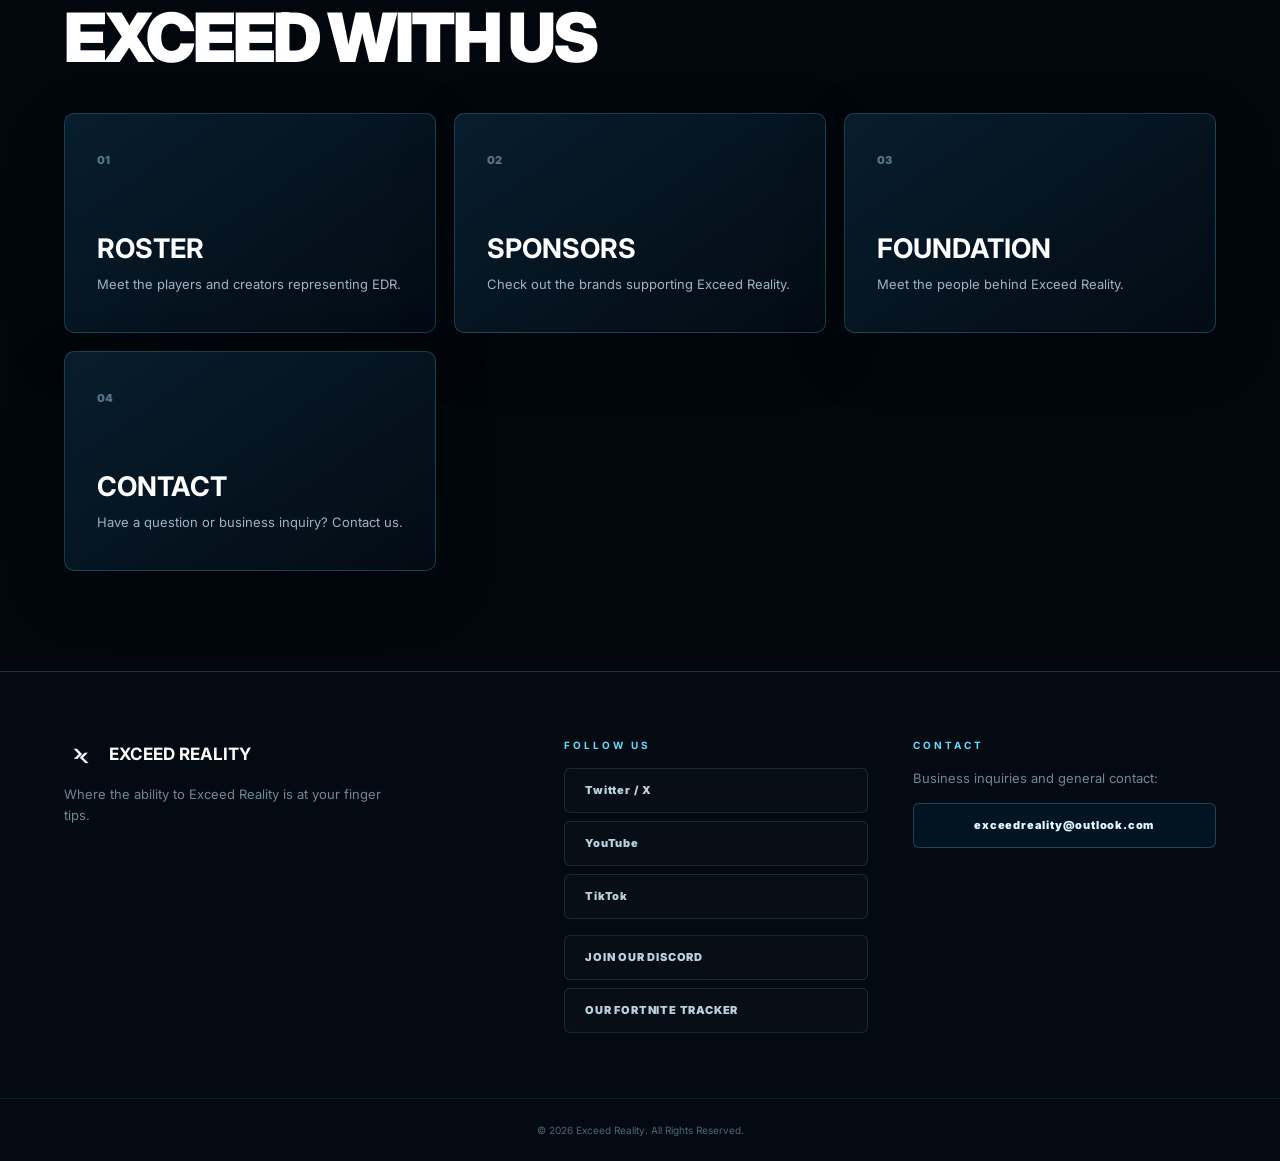
==== commit 3f48716e: "Update index.html" ====
--- a/index.html
+++ b/index.html
@@ -73,15 +73,6 @@
           Contact
         </a>
 
-        <a
-          href="https://fortnitetracker.com/esports/organization/exceed-reality"
-          target="_blank"
-          rel="noopener noreferrer"
-          class="tracker-nav-button"
-        >
-          OUR FORTNITE TRACKER
-        </a>
-
       </nav>
 
     </div>
@@ -138,15 +129,6 @@
             href="sponsors.html"
           >
             OUR SPONSORS
-          </a>
-
-          <a
-            class="button secondary"
-            href="https://fortnitetracker.com/esports/organization/exceed-reality"
-            target="_blank"
-            rel="noopener noreferrer"
-          >
-            OUR FORTNITE TRACKER
           </a>
 
         </div>
@@ -308,30 +290,6 @@
         </a>
 
 
-        <!-- FORTNITE TRACKER -->
-
-        <a
-          class="feature-card"
-          href="https://fortnitetracker.com/esports/organization/exceed-reality"
-          target="_blank"
-          rel="noopener noreferrer"
-        >
-
-          <span>
-            05
-          </span>
-
-          <h3>
-            FORTNITE TRACKER
-          </h3>
-
-          <p>
-            View Exceed Reality's official competitive Fortnite organization page.
-          </p>
-
-        </a>
-
-
       </div>
 
     </section>
